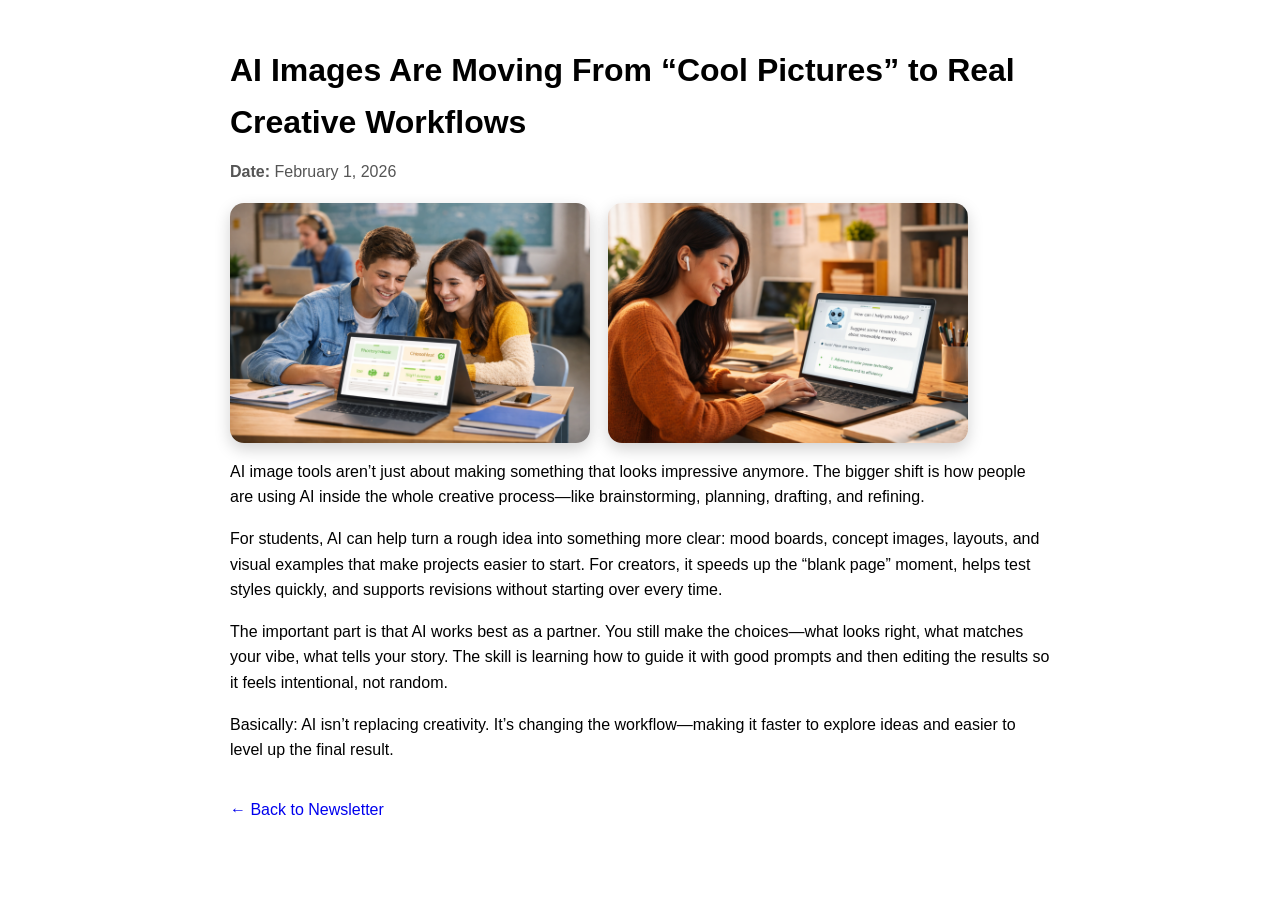
==== ai-creative-workflows.html @ 3f305149 "Create ai-creative-workflows.html" ====
<!DOCTYPE html>
<html lang="en">
<head>
  <meta charset="UTF-8" />
  <meta name="viewport" content="width=device-width, initial-scale=1.0"/>
  <title>AI Images Are Moving From “Cool Pictures” to Real Creative Workflows</title>
  <style>
    body{
      font-family: Arial, sans-serif;
      max-width: 820px;
      margin: 0 auto;
      padding: 24px;
      line-height: 1.6;
    }
    .meta{ color:#555; margin-top: -10px; }
    .hero{
      display:flex;
      gap:18px;
      flex-wrap:wrap;
      margin: 18px 0 10px;
      align-items:flex-start;
    }
    .hero img{
      width: 100%;
      max-width: 360px;
      border-radius: 14px;
      box-shadow: 0 6px 16px rgba(0,0,0,0.18);
    }
    a { text-decoration: none; }
    a:hover { text-decoration: underline; }
    .back { display:inline-block; margin-top: 18px; }
  </style>
</head>
<body>

  <h1>AI Images Are Moving From “Cool Pictures” to Real Creative Workflows</h1>
  <p class="meta"><strong>Date:</strong> February 1, 2026</p>

  <div class="hero">
    <img src="ChatGPT%20Image%20Feb%201,%202026,%2009_03_57%20PM.png" alt="AI assisted digital creation">
    <img src="Engaged%20in%20research%20with%20AI%20assistance.png" alt="Research with AI assistance">
  </div>

  <p>
    AI image tools aren’t just about making something that looks impressive anymore. The bigger shift is how people
    are using AI inside the whole creative process—like brainstorming, planning, drafting, and refining.
  </p>

  <p>
    For students, AI can help turn a rough idea into something more clear: mood boards, concept images, layouts,
    and visual examples that make projects easier to start. For creators, it speeds up the “blank page” moment,
    helps test styles quickly, and supports revisions without starting over every time.
  </p>

  <p>
    The important part is that AI works best as a partner. You still make the choices—what looks right, what matches
    your vibe, what tells your story. The skill is learning how to guide it with good prompts and then editing the
    results so it feels intentional, not random.
  </p>

  <p>
    Basically: AI isn’t replacing creativity. It’s changing the workflow—making it faster to explore ideas and easier
    to level up the final result.
  </p>

  <a class="back" href="index.html">← Back to Newsletter</a>

</body>
</html>
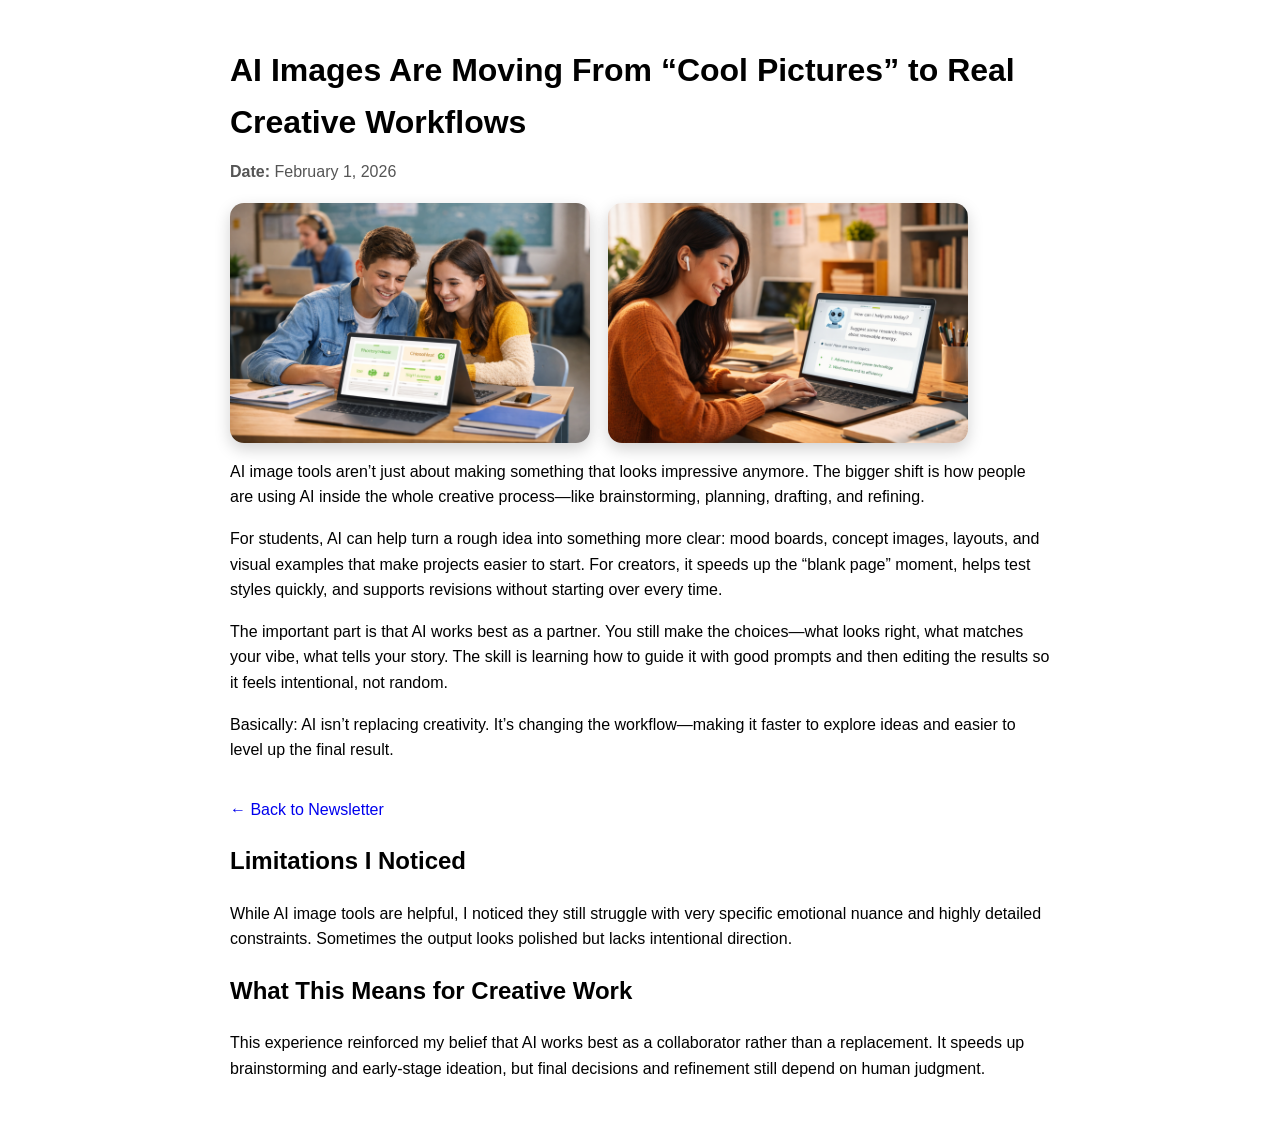
==== commit b9208680: "Update ai-creative-workflows.html" ====
--- a/ai-creative-workflows.html
+++ b/ai-creative-workflows.html
@@ -64,6 +64,14 @@
   </p>
 
   <a class="back" href="index.html">← Back to Newsletter</a>
+<h2>Limitations I Noticed</h2>
+<p>
+While AI image tools are helpful, I noticed they still struggle with very specific emotional nuance and highly detailed constraints. Sometimes the output looks polished but lacks intentional direction.
+</p>
 
+<h2>What This Means for Creative Work</h2>
+<p>
+This experience reinforced my belief that AI works best as a collaborator rather than a replacement. It speeds up brainstorming and early-stage ideation, but final decisions and refinement still depend on human judgment.
+</p>
 </body>
 </html>
